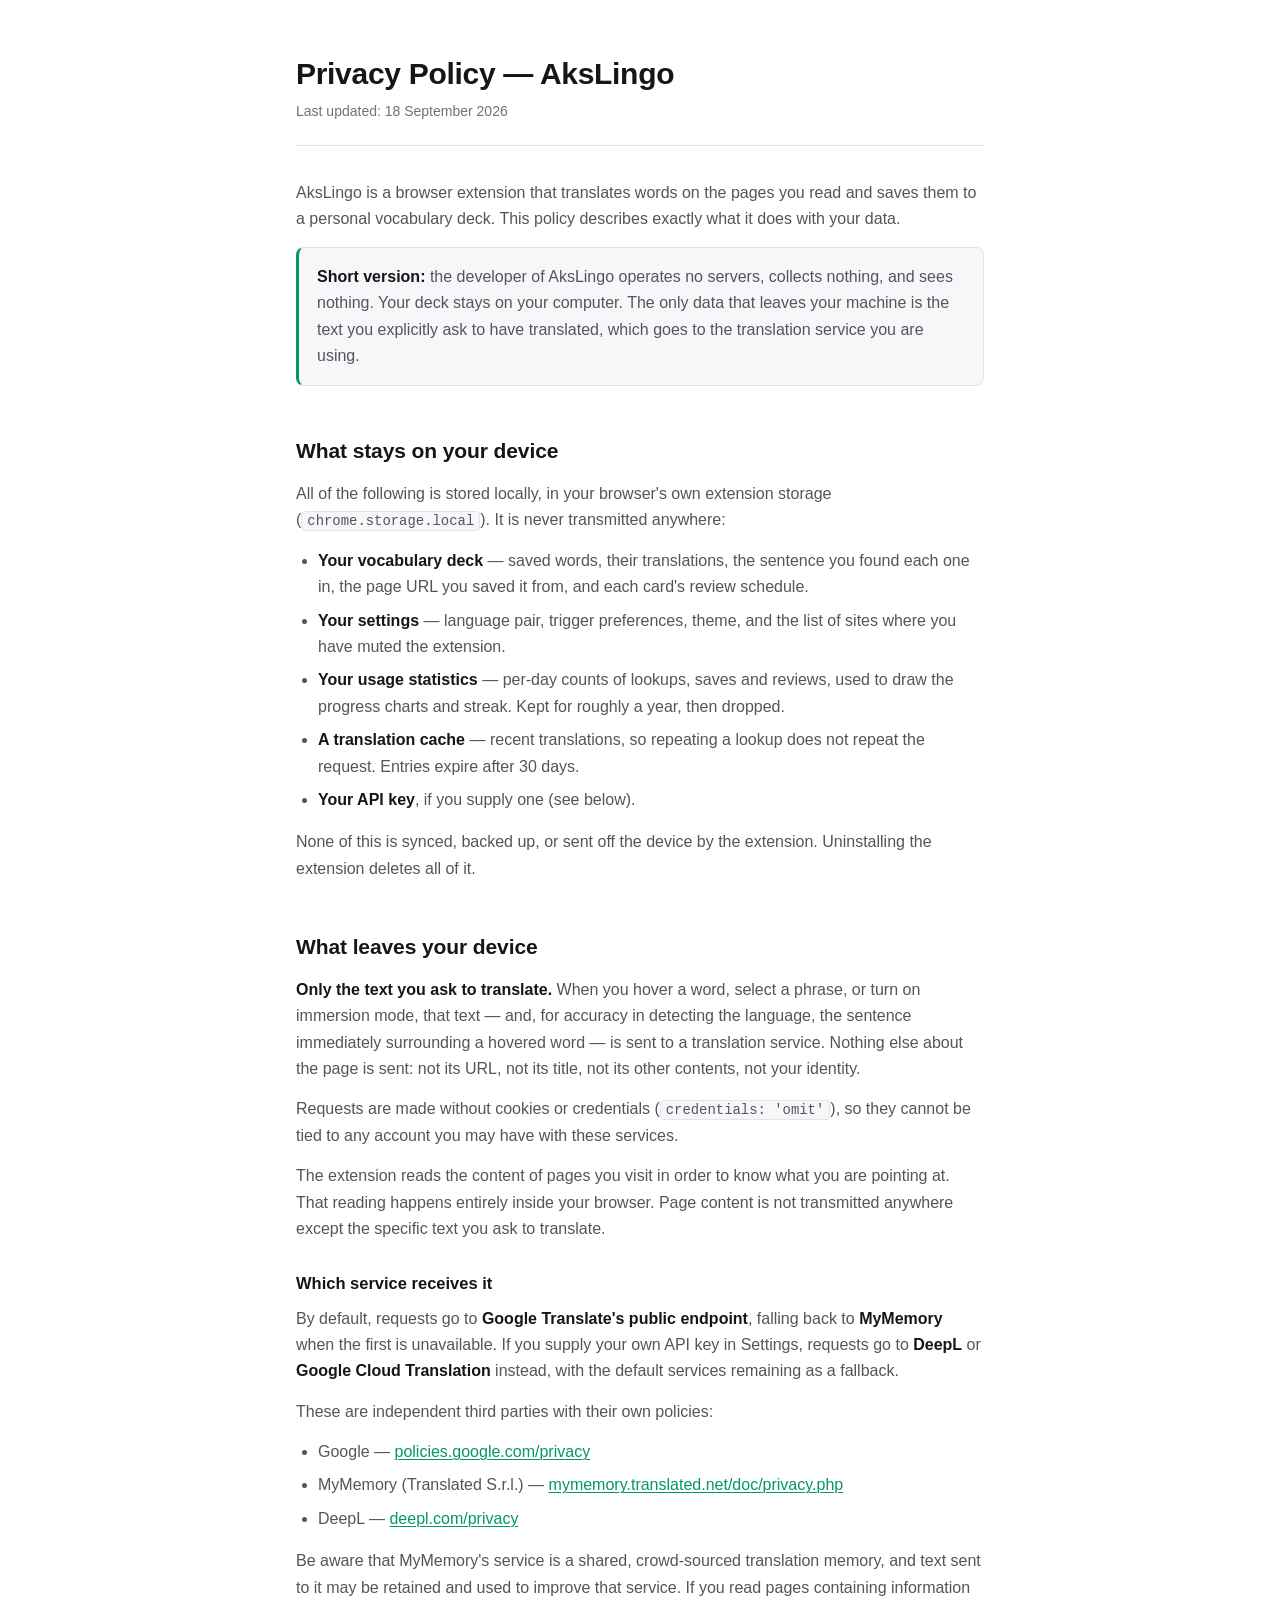
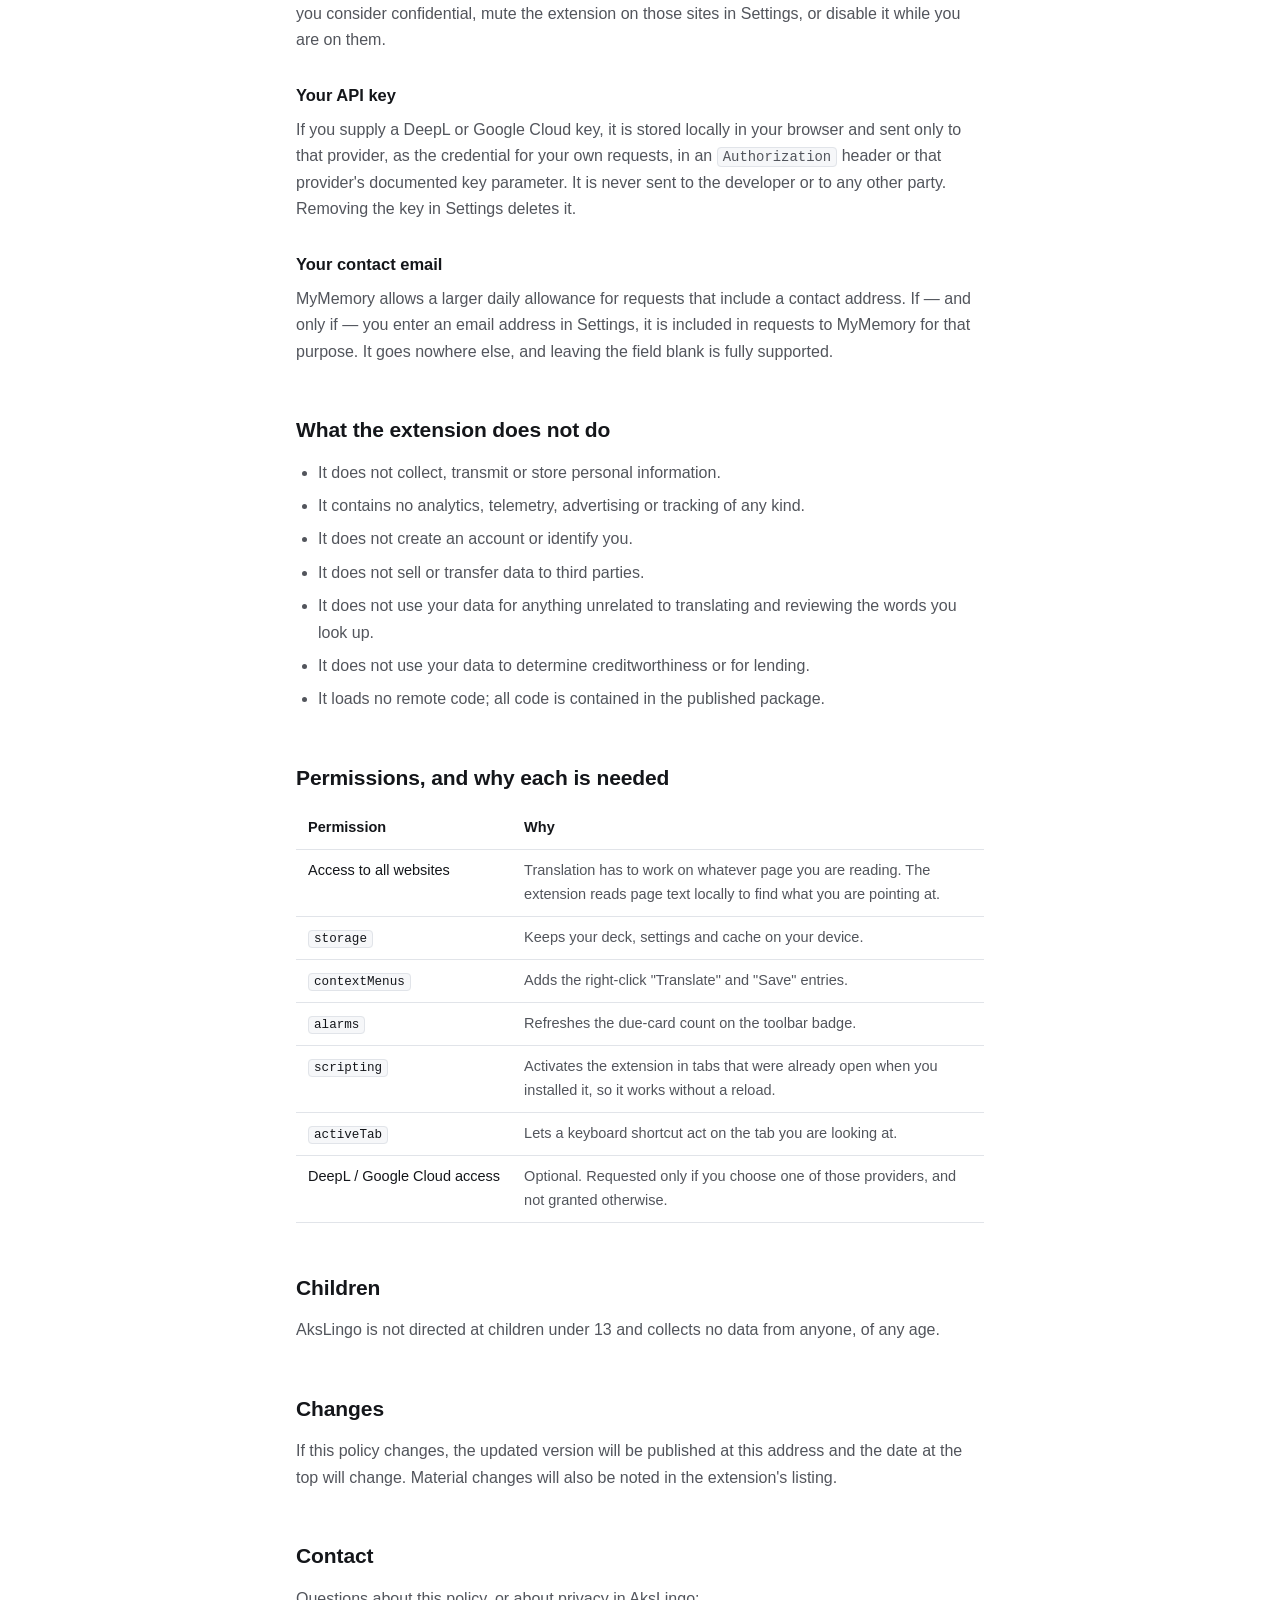
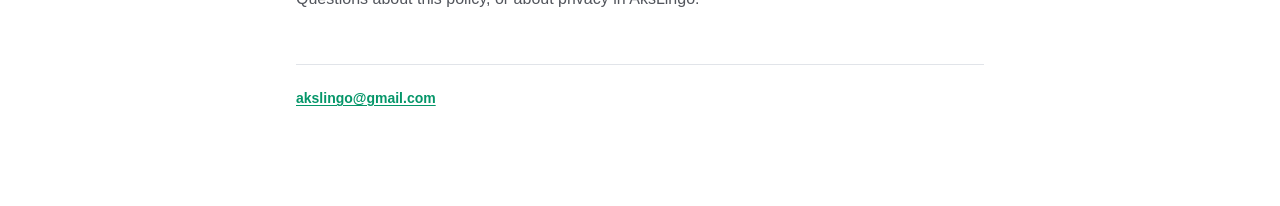
==== docs/index.html @ 2ae6c035 "Prepare for Chrome Web Store: rename to AksLingo, fix publish blockers Lands the v3 rewrite (src/, t" ====
<!DOCTYPE html>
<html lang="en">
<head>
<meta charset="utf-8">
<meta name="viewport" content="width=device-width, initial-scale=1">
<title>Privacy Policy — AksLingo</title>
<meta name="description" content="AksLingo collects nothing. This policy describes exactly what the extension does with your data.">
<style>
  :root {
    --bg: #ffffff;
    --fg: #14161a;
    --fg-2: #52555c;
    --muted: #6b7280;
    --border: #e1e4e9;
    --panel: #f6f7f9;
    --accent: #059669;
  }
  @media (prefers-color-scheme: dark) {
    :root:not([data-theme="light"]) {
      --bg: #14161a;
      --fg: #e8eaed;
      --fg-2: #b6bcc6;
      --muted: #8b93a1;
      --border: #2b3039;
      --panel: #1b1e24;
      --accent: #34d399;
    }
  }
  :root[data-theme="dark"] {
    --bg: #14161a;
    --fg: #e8eaed;
    --fg-2: #b6bcc6;
    --muted: #8b93a1;
    --border: #2b3039;
    --panel: #1b1e24;
    --accent: #34d399;
  }

  * { box-sizing: border-box; }
  body {
    margin: 0;
    background: var(--bg);
    color: var(--fg);
    font: 16px/1.65 -apple-system, BlinkMacSystemFont, "Segoe UI", Roboto, Helvetica, Arial, sans-serif;
    -webkit-font-smoothing: antialiased;
  }
  .wrap { max-width: 720px; margin: 0 auto; padding: 56px 16px 96px; }

  header { border-bottom: 1px solid var(--border); padding-bottom: 22px; margin-bottom: 34px; }
  h1 { font-size: 30px; line-height: 1.2; margin: 0 0 8px; letter-spacing: -0.01em; }
  .updated { color: var(--muted); font-size: 14px; margin: 0; }

  h2 {
    font-size: 21px;
    margin: 42px 0 12px;
    letter-spacing: -0.005em;
    padding-top: 6px;
  }
  h3 { font-size: 16.5px; margin: 28px 0 8px; color: var(--fg); }
  p, li { color: var(--fg-2); }
  p { margin: 0 0 14px; }
  ul { margin: 0 0 16px; padding-left: 22px; }
  li { margin-bottom: 7px; }
  strong { color: var(--fg); font-weight: 620; }
  a { color: var(--accent); text-decoration-thickness: 1px; text-underline-offset: 2px; }

  code {
    font-family: ui-monospace, "SF Mono", Menlo, Consolas, monospace;
    font-size: 0.87em;
    background: var(--panel);
    border: 1px solid var(--border);
    border-radius: 4px;
    padding: 1px 5px;
  }

  .lede {
    background: var(--panel);
    border: 1px solid var(--border);
    border-left: 3px solid var(--accent);
    border-radius: 8px;
    padding: 16px 18px;
    margin: 0 0 8px;
  }
  .lede p:last-child { margin-bottom: 0; }

  .tableWrap { overflow-x: auto; margin: 0 0 18px; }
  table { border-collapse: collapse; width: 100%; font-size: 14.5px; }
  th, td {
    text-align: left;
    padding: 9px 12px;
    border-bottom: 1px solid var(--border);
    vertical-align: top;
    color: var(--fg-2);
  }
  th { color: var(--fg); font-weight: 620; white-space: nowrap; }
  td:first-child { white-space: nowrap; color: var(--fg); }

  footer {
    margin-top: 52px;
    padding-top: 22px;
    border-top: 1px solid var(--border);
    color: var(--muted);
    font-size: 14px;
  }
  footer a { font-weight: 620; }
</style>
</head>
<body>
<div class="wrap">

<header>
  <h1>Privacy Policy — AksLingo</h1>
  <p class="updated">Last updated: 18 September 2026</p>
</header>

<p>AksLingo is a browser extension that translates words on the pages you read and
saves them to a personal vocabulary deck. This policy describes exactly what it
does with your data.</p>

<div class="lede">
  <p><strong>Short version:</strong> the developer of AksLingo operates no servers,
  collects nothing, and sees nothing. Your deck stays on your computer. The only
  data that leaves your machine is the text you explicitly ask to have translated,
  which goes to the translation service you are using.</p>
</div>

<h2>What stays on your device</h2>

<p>All of the following is stored locally, in your browser's own extension storage
(<code>chrome.storage.local</code>). It is never transmitted anywhere:</p>

<ul>
  <li><strong>Your vocabulary deck</strong> — saved words, their translations, the
  sentence you found each one in, the page URL you saved it from, and each card's
  review schedule.</li>
  <li><strong>Your settings</strong> — language pair, trigger preferences, theme,
  and the list of sites where you have muted the extension.</li>
  <li><strong>Your usage statistics</strong> — per-day counts of lookups, saves and
  reviews, used to draw the progress charts and streak. Kept for roughly a year,
  then dropped.</li>
  <li><strong>A translation cache</strong> — recent translations, so repeating a
  lookup does not repeat the request. Entries expire after 30 days.</li>
  <li><strong>Your API key</strong>, if you supply one (see below).</li>
</ul>

<p>None of this is synced, backed up, or sent off the device by the extension.
Uninstalling the extension deletes all of it.</p>

<h2>What leaves your device</h2>

<p><strong>Only the text you ask to translate.</strong> When you hover a word,
select a phrase, or turn on immersion mode, that text — and, for accuracy in
detecting the language, the sentence immediately surrounding a hovered word — is
sent to a translation service. Nothing else about the page is sent: not its URL,
not its title, not its other contents, not your identity.</p>

<p>Requests are made without cookies or credentials (<code>credentials: 'omit'</code>),
so they cannot be tied to any account you may have with these services.</p>

<p>The extension reads the content of pages you visit in order to know what you are
pointing at. That reading happens entirely inside your browser. Page content is not
transmitted anywhere except the specific text you ask to translate.</p>

<h3>Which service receives it</h3>

<p>By default, requests go to <strong>Google Translate's public endpoint</strong>,
falling back to <strong>MyMemory</strong> when the first is unavailable. If you
supply your own API key in Settings, requests go to <strong>DeepL</strong> or
<strong>Google Cloud Translation</strong> instead, with the default services
remaining as a fallback.</p>

<p>These are independent third parties with their own policies:</p>

<ul>
  <li>Google — <a href="https://policies.google.com/privacy">policies.google.com/privacy</a></li>
  <li>MyMemory (Translated S.r.l.) — <a href="https://mymemory.translated.net/doc/privacy.php">mymemory.translated.net/doc/privacy.php</a></li>
  <li>DeepL — <a href="https://www.deepl.com/privacy">deepl.com/privacy</a></li>
</ul>

<p>Be aware that MyMemory's service is a shared, crowd-sourced translation memory,
and text sent to it may be retained and used to improve that service. If you read
pages containing information you consider confidential, mute the extension on those
sites in Settings, or disable it while you are on them.</p>

<h3>Your API key</h3>

<p>If you supply a DeepL or Google Cloud key, it is stored locally in your browser
and sent only to that provider, as the credential for your own requests, in an
<code>Authorization</code> header or that provider's documented key parameter. It is
never sent to the developer or to any other party. Removing the key in Settings
deletes it.</p>

<h3>Your contact email</h3>

<p>MyMemory allows a larger daily allowance for requests that include a contact
address. If — and only if — you enter an email address in Settings, it is included
in requests to MyMemory for that purpose. It goes nowhere else, and leaving the
field blank is fully supported.</p>

<h2>What the extension does not do</h2>

<ul>
  <li>It does not collect, transmit or store personal information.</li>
  <li>It contains no analytics, telemetry, advertising or tracking of any kind.</li>
  <li>It does not create an account or identify you.</li>
  <li>It does not sell or transfer data to third parties.</li>
  <li>It does not use your data for anything unrelated to translating and reviewing
  the words you look up.</li>
  <li>It does not use your data to determine creditworthiness or for lending.</li>
  <li>It loads no remote code; all code is contained in the published package.</li>
</ul>

<h2>Permissions, and why each is needed</h2>

<div class="tableWrap">
<table>
  <thead><tr><th>Permission</th><th>Why</th></tr></thead>
  <tbody>
    <tr><td>Access to all websites</td><td>Translation has to work on whatever page you are reading. The extension reads page text locally to find what you are pointing at.</td></tr>
    <tr><td><code>storage</code></td><td>Keeps your deck, settings and cache on your device.</td></tr>
    <tr><td><code>contextMenus</code></td><td>Adds the right-click "Translate" and "Save" entries.</td></tr>
    <tr><td><code>alarms</code></td><td>Refreshes the due-card count on the toolbar badge.</td></tr>
    <tr><td><code>scripting</code></td><td>Activates the extension in tabs that were already open when you installed it, so it works without a reload.</td></tr>
    <tr><td><code>activeTab</code></td><td>Lets a keyboard shortcut act on the tab you are looking at.</td></tr>
    <tr><td>DeepL / Google Cloud access</td><td>Optional. Requested only if you choose one of those providers, and not granted otherwise.</td></tr>
  </tbody>
</table>
</div>

<h2>Children</h2>

<p>AksLingo is not directed at children under 13 and collects no data from anyone,
of any age.</p>

<h2>Changes</h2>

<p>If this policy changes, the updated version will be published at this address and
the date at the top will change. Material changes will also be noted in the
extension's listing.</p>

<h2>Contact</h2>

<p>Questions about this policy, or about privacy in AksLingo:</p>

<footer>
  <a href="mailto:akslingo@gmail.com">akslingo@gmail.com</a>
</footer>

</div>
</body>
</html>
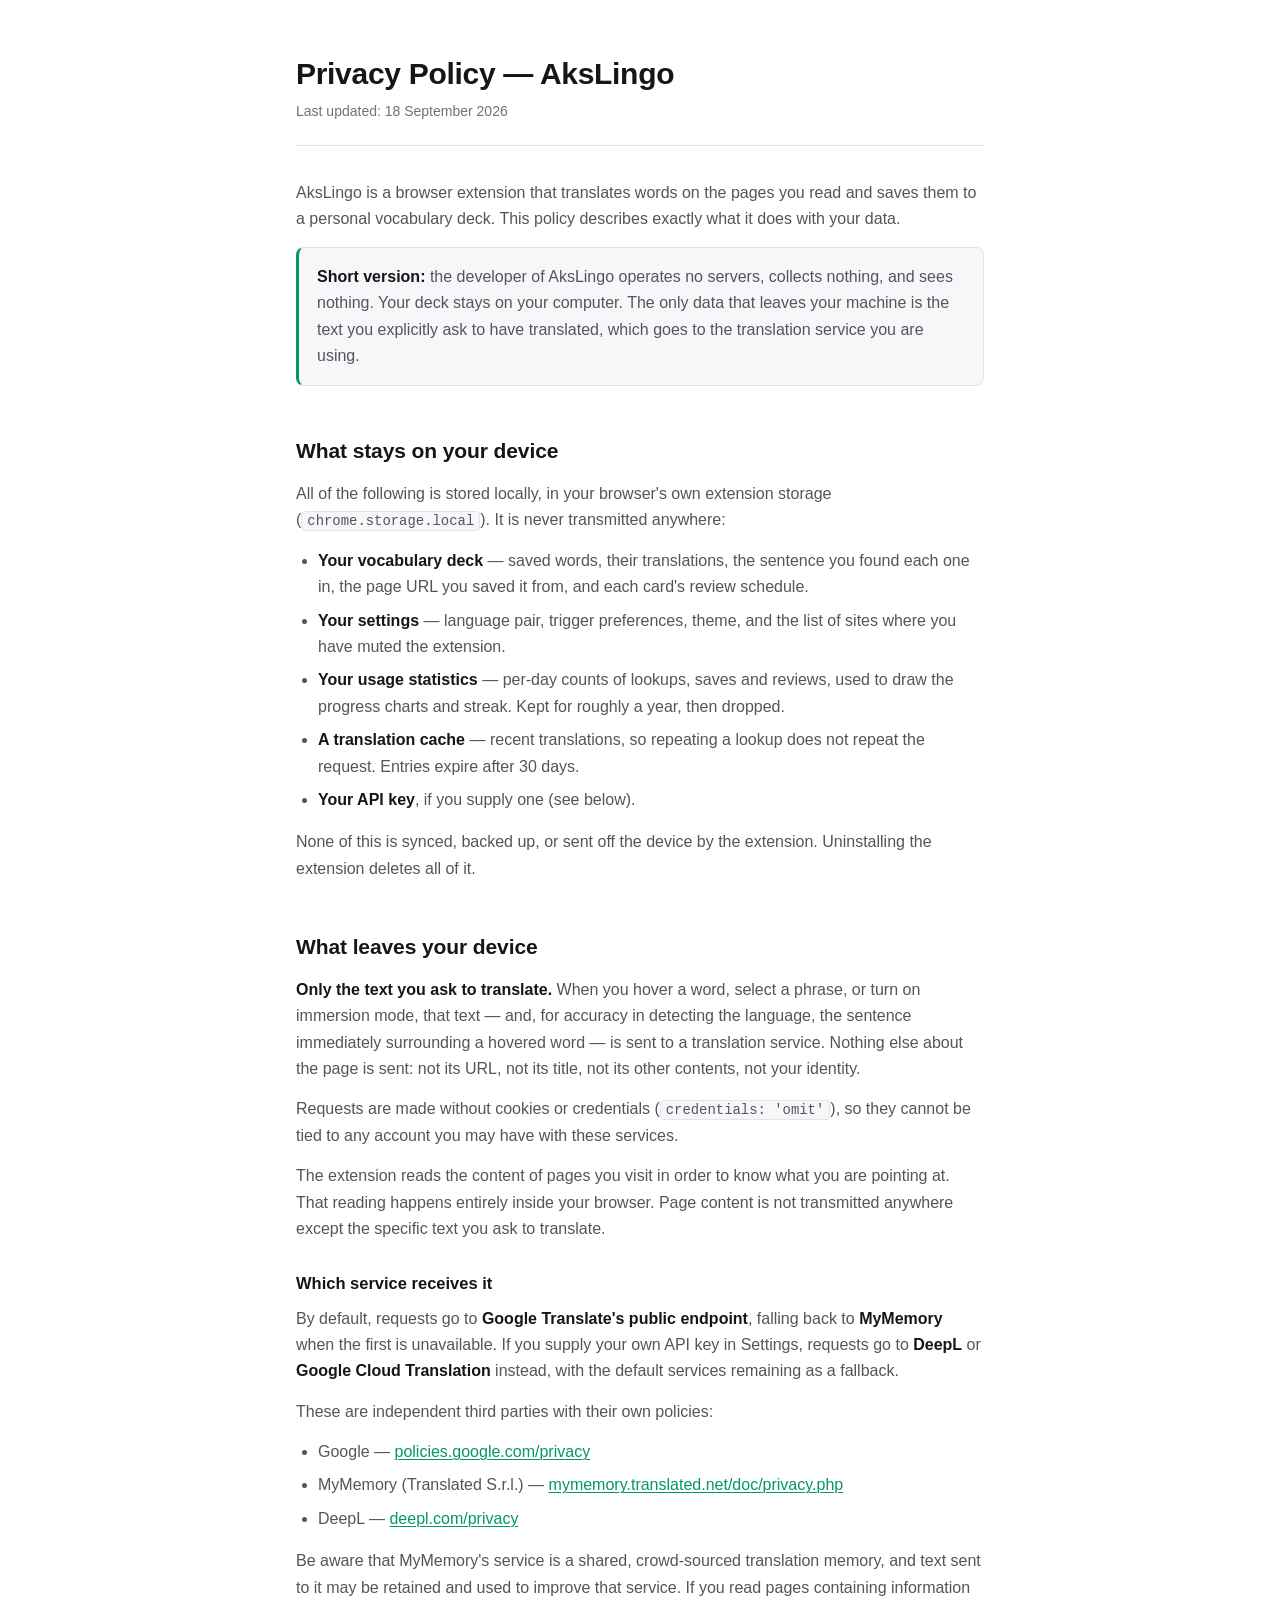
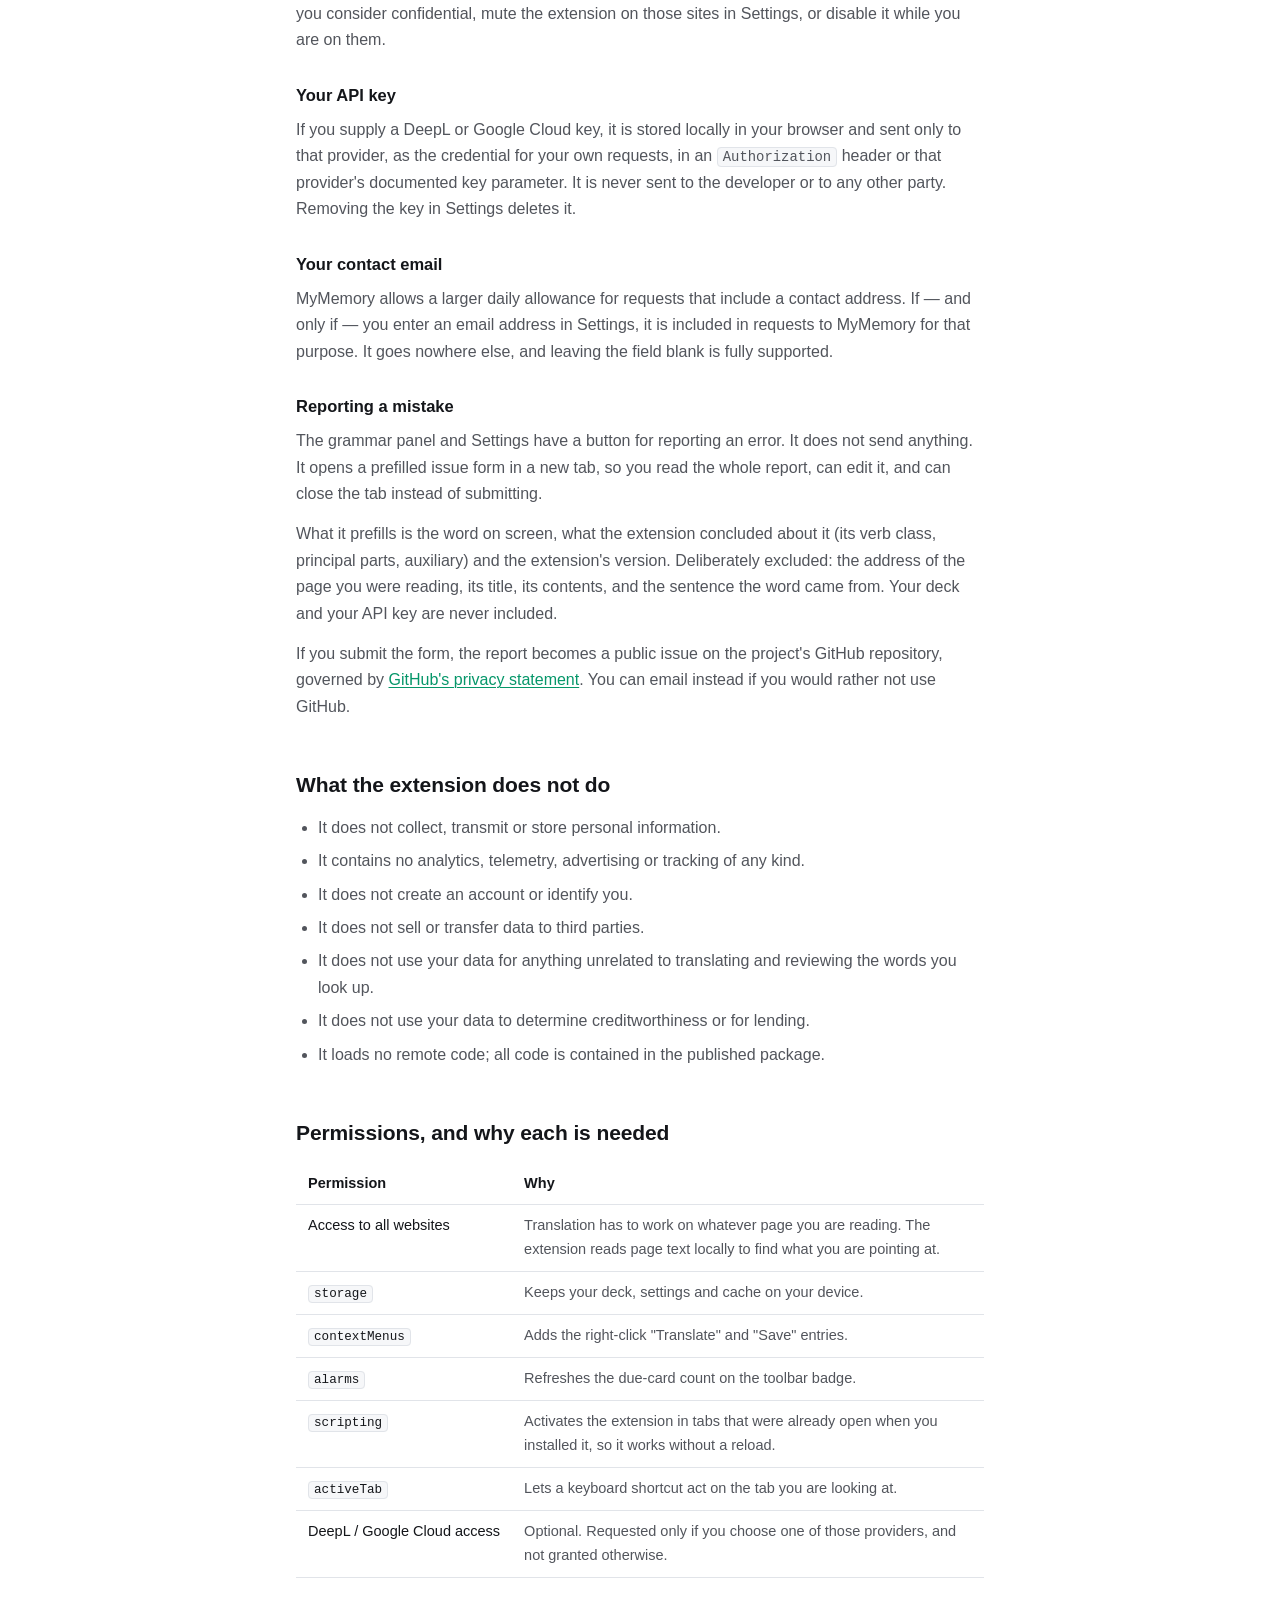
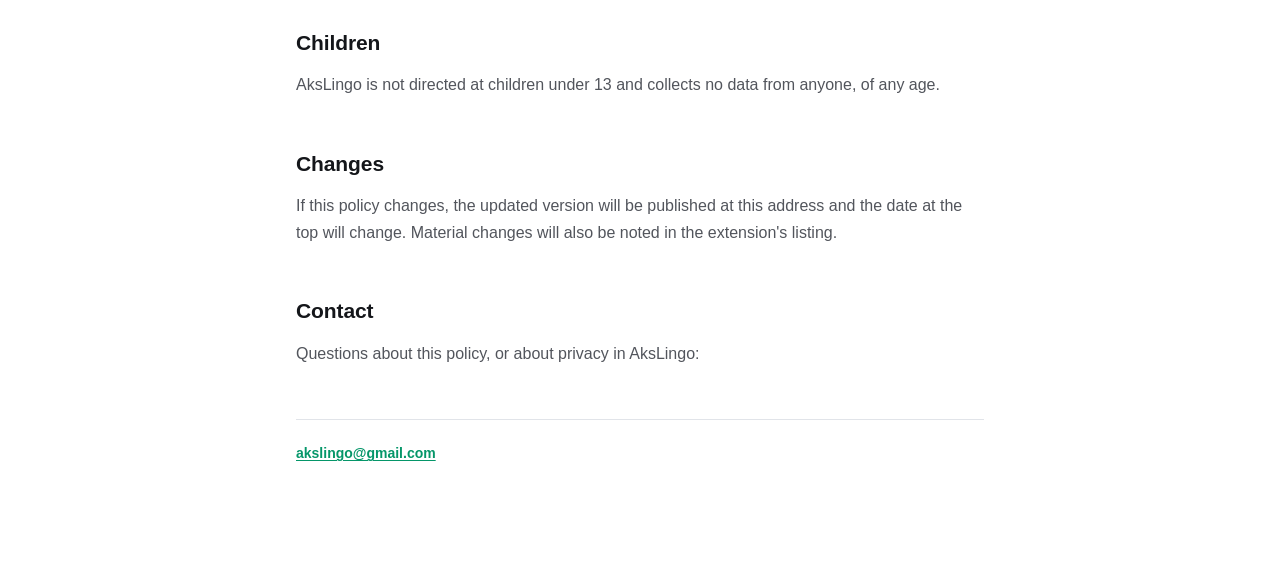
==== commit e1498233: "Add a way for users to report a mistake The modal bug shipped and survived because nothing could tel" ====
--- a/docs/index.html
+++ b/docs/index.html
@@ -197,6 +197,23 @@
 in requests to MyMemory for that purpose. It goes nowhere else, and leaving the
 field blank is fully supported.</p>
 
+<h3>Reporting a mistake</h3>
+
+<p>The grammar panel and Settings have a button for reporting an error. It does
+not send anything. It opens a prefilled issue form in a new tab, so you read the
+whole report, can edit it, and can close the tab instead of submitting.</p>
+
+<p>What it prefills is the word on screen, what the extension concluded about it
+(its verb class, principal parts, auxiliary) and the extension's version.
+Deliberately excluded: the address of the page you were reading, its title, its
+contents, and the sentence the word came from. Your deck and your API key are
+never included.</p>
+
+<p>If you submit the form, the report becomes a public issue on the project's
+GitHub repository, governed by
+<a href="https://docs.github.com/site-policy/privacy-policies/github-privacy-statement">GitHub's
+privacy statement</a>. You can email instead if you would rather not use GitHub.</p>
+
 <h2>What the extension does not do</h2>
 
 <ul>
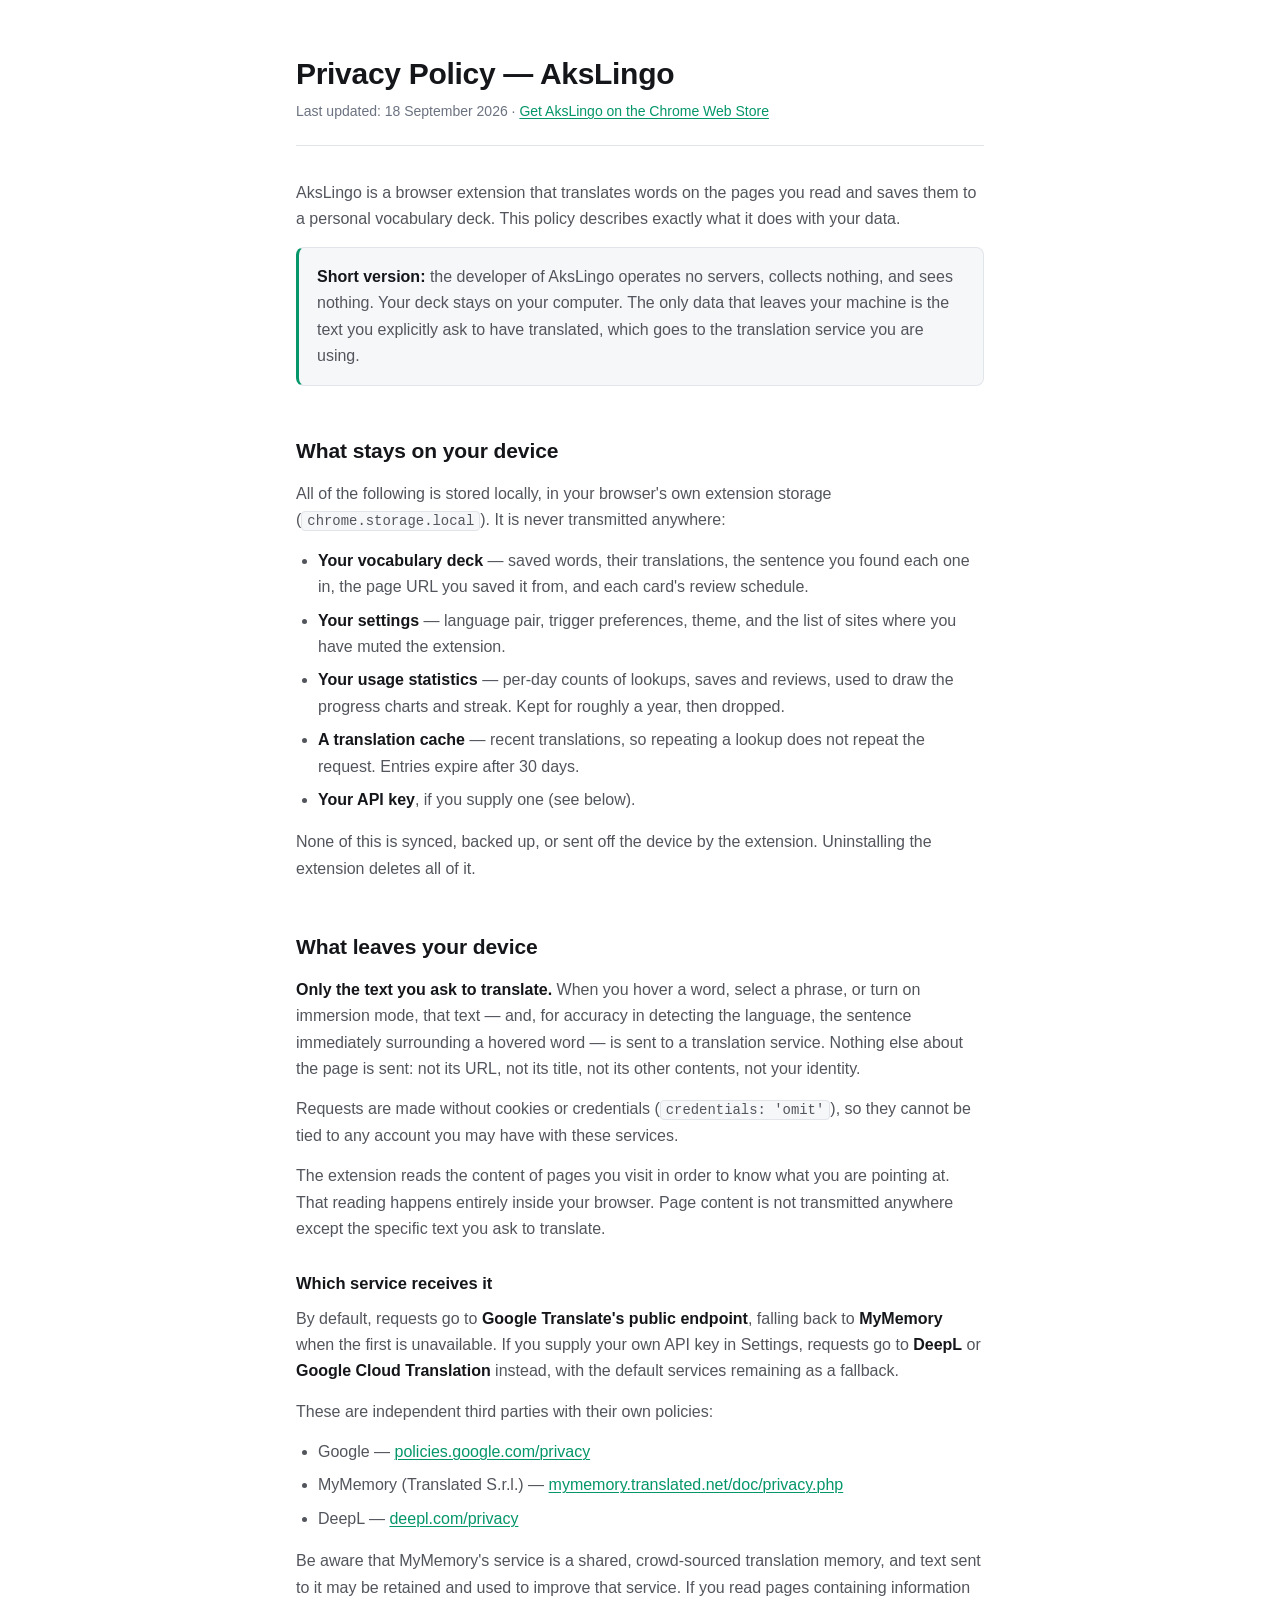
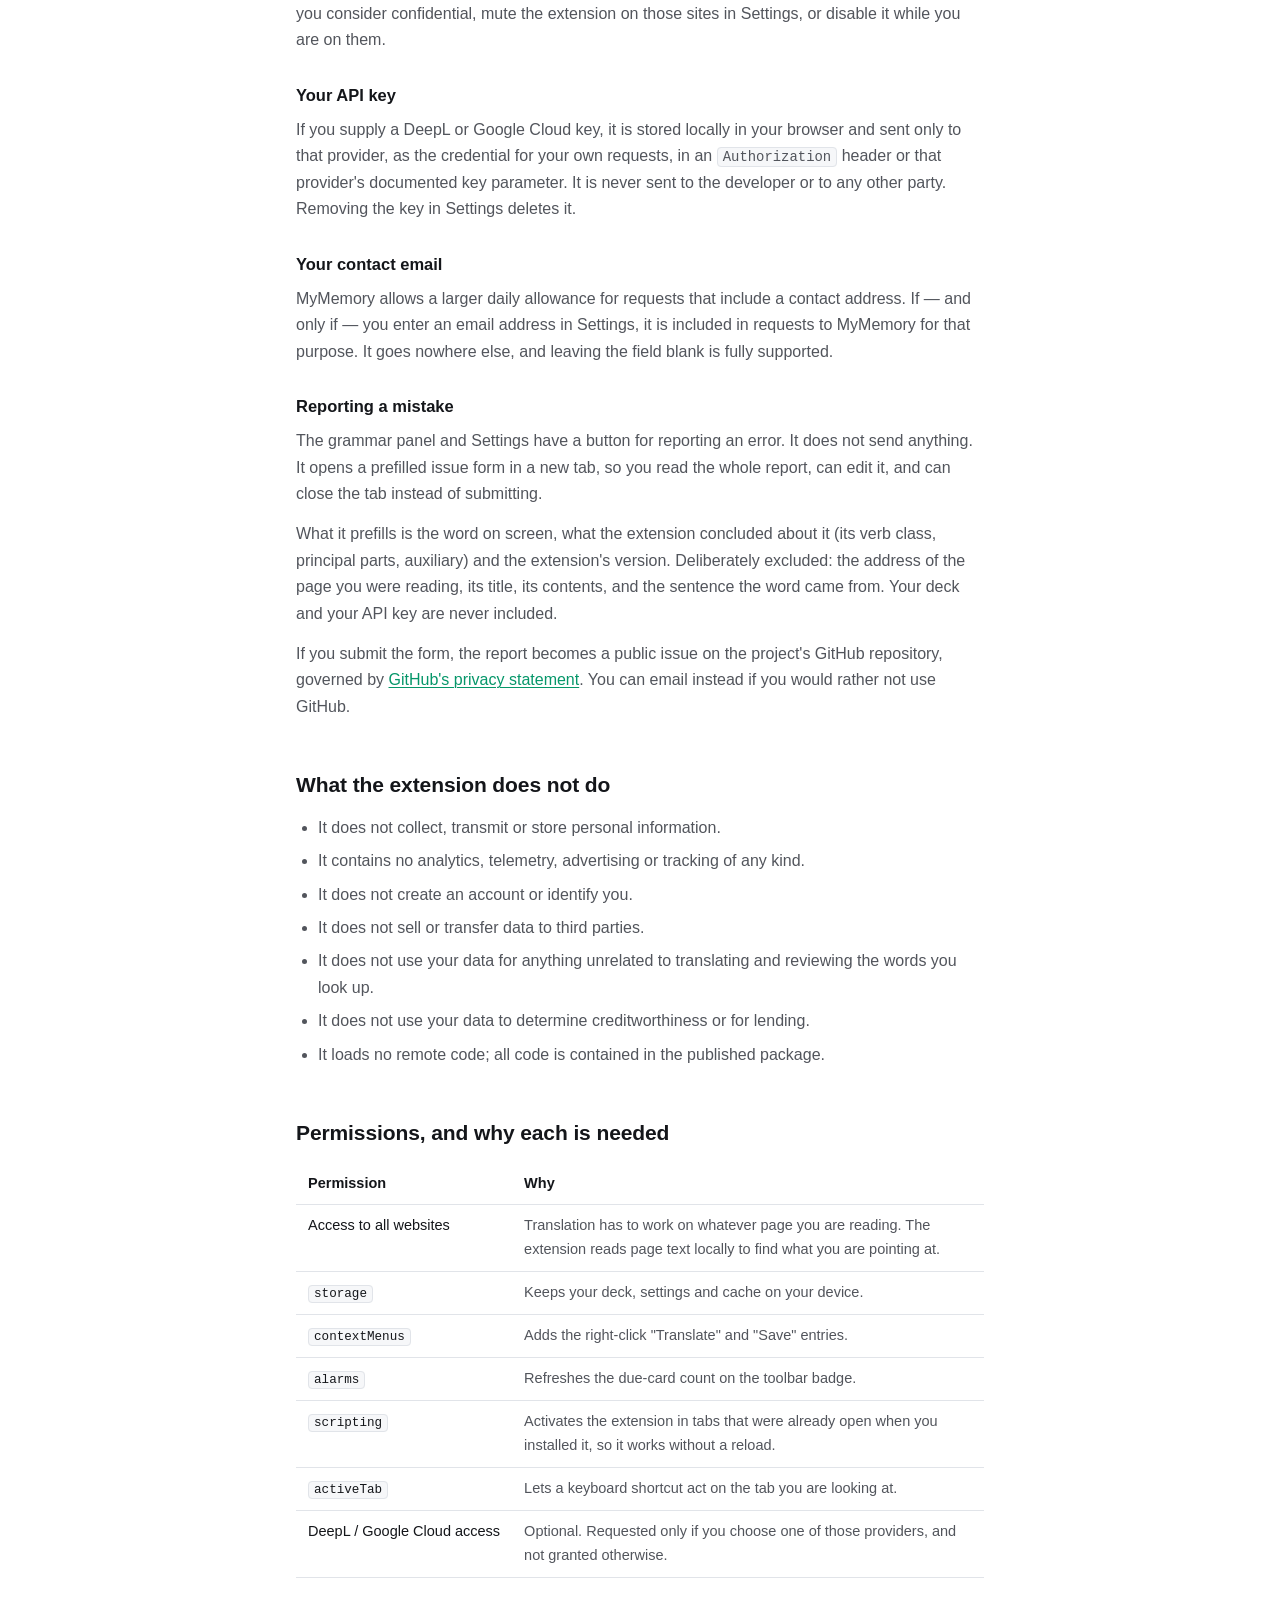
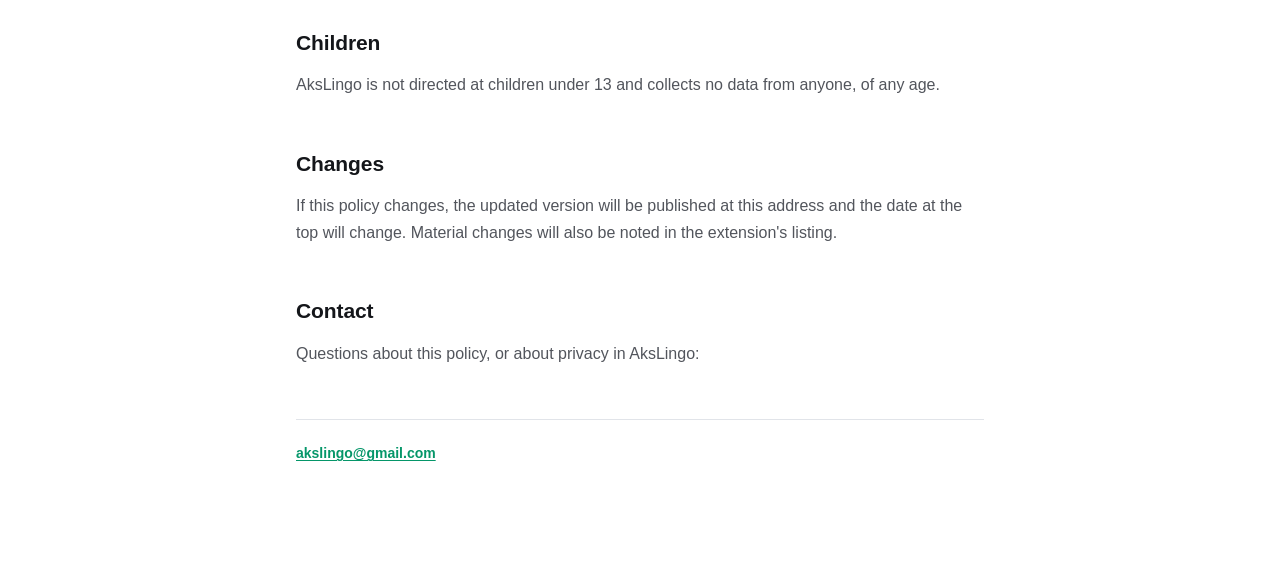
==== commit baf89ed0: "Link the live store listing from pages Google already crawls AksLingo went live on 25 September, but" ====
--- a/docs/index.html
+++ b/docs/index.html
@@ -110,7 +110,8 @@
 
 <header>
   <h1>Privacy Policy — AksLingo</h1>
-  <p class="updated">Last updated: 18 September 2026</p>
+  <p class="updated">Last updated: 18 September 2026 ·
+    <a href="https://chromewebstore.google.com/detail/akslingo/eiidkincijcjkohchdhbelcdnjbafgli">Get AksLingo on the Chrome Web Store</a></p>
 </header>
 
 <p>AksLingo is a browser extension that translates words on the pages you read and
